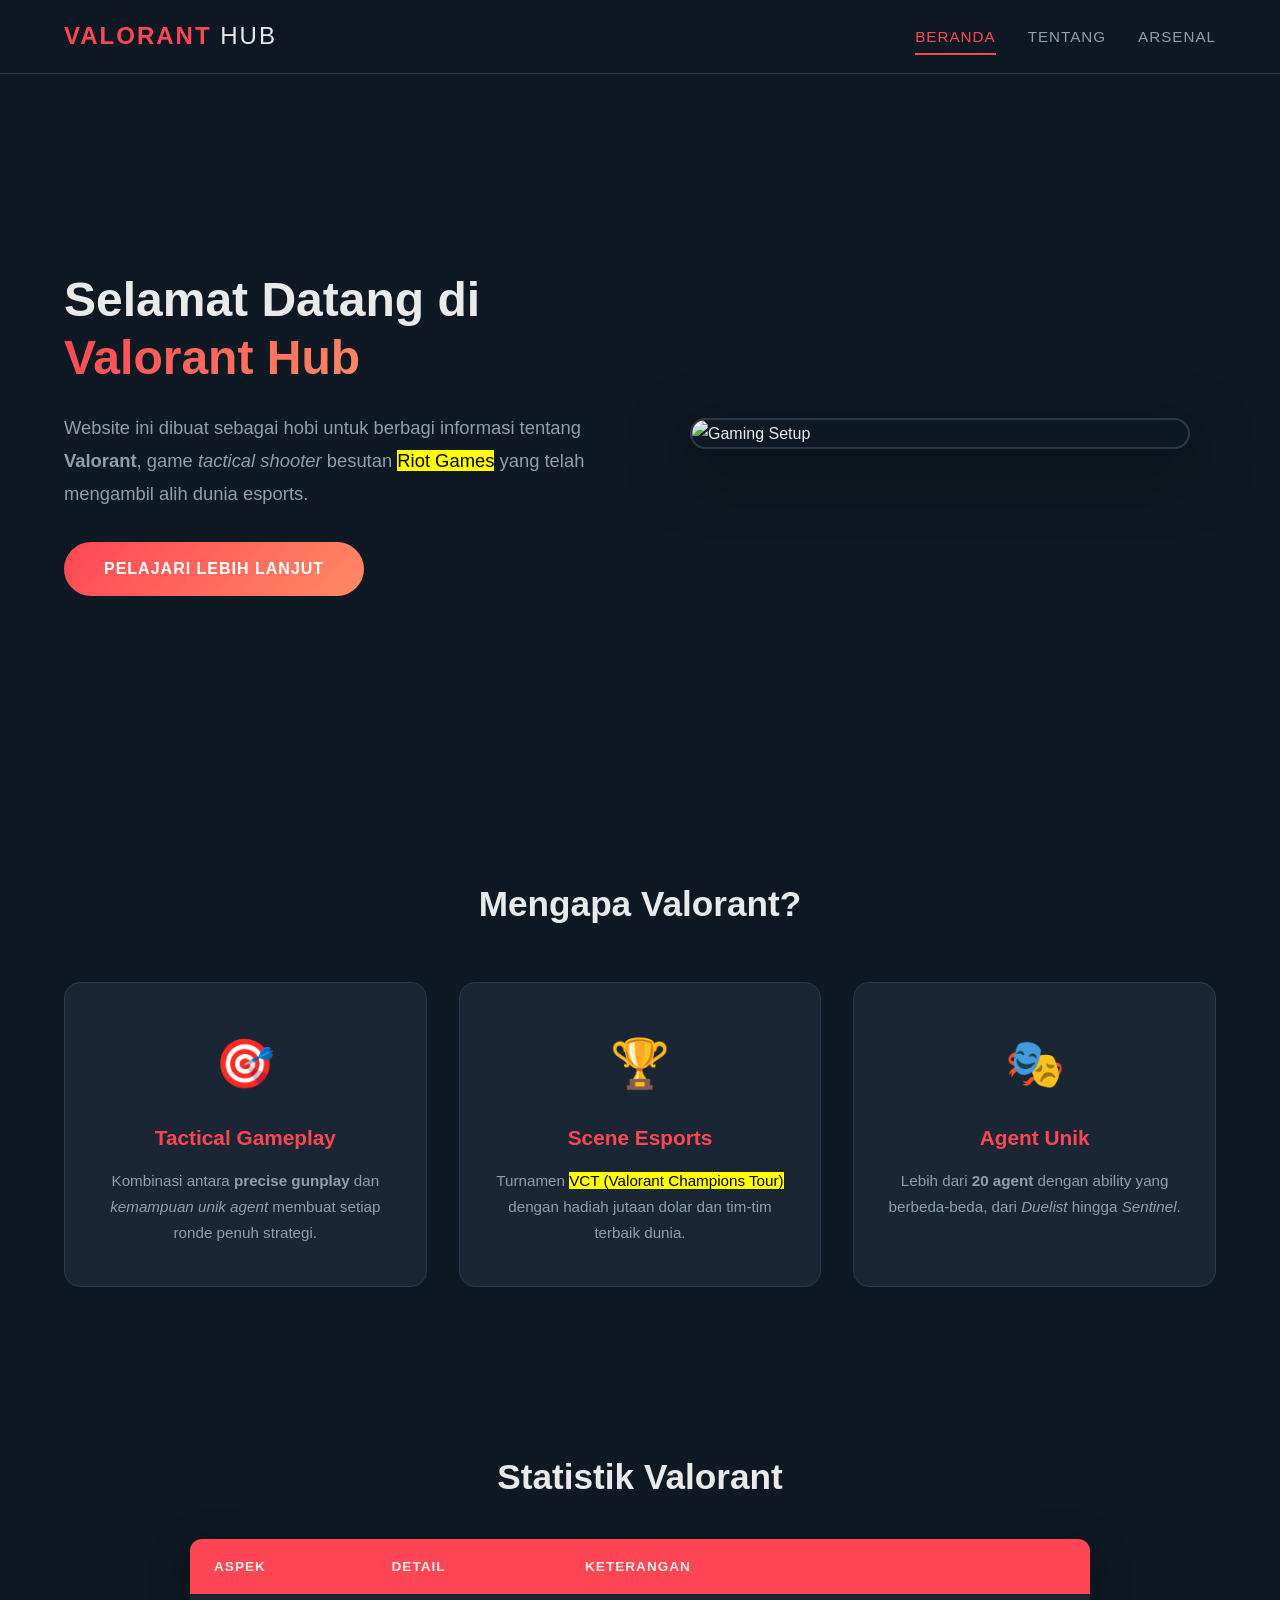
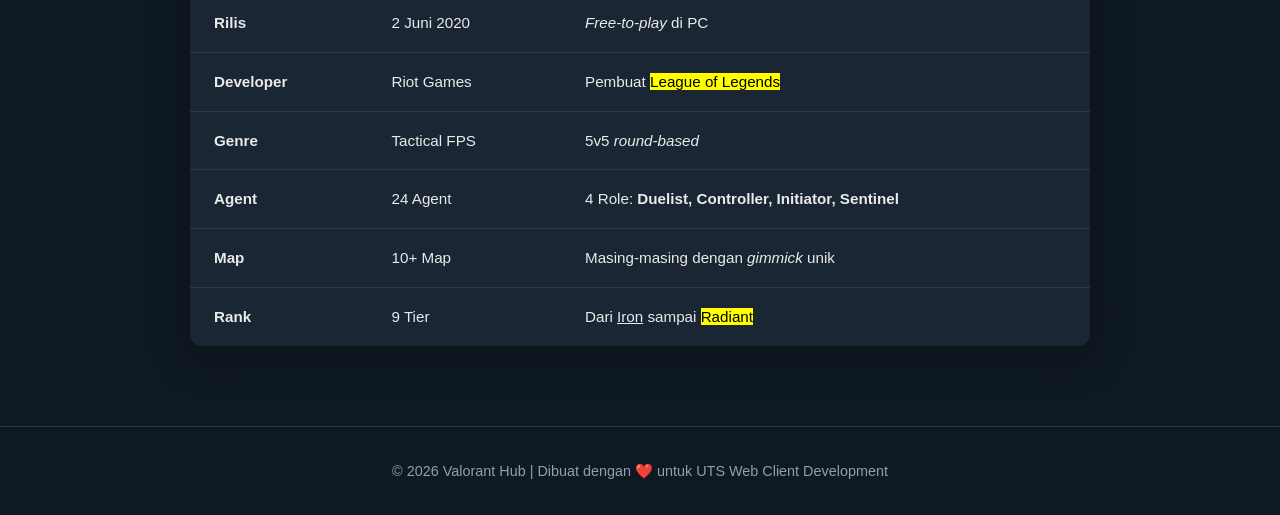
==== index.html @ b9630219 "feat: complete Valorant Hub website for UTS Web Client Development" ====
<!DOCTYPE html>
<html lang="id">
<head>
  <meta charset="UTF-8">
  <meta name="viewport" content="width=device-width, initial-scale=1.0">
  <title>Valorant Hub - Beranda</title>
  <link rel="stylesheet" href="style.css">
</head>
<body>
  <header>
    <nav>
      <div class="logo">VALORANT<span> HUB</span></div>
      <ul class="nav-links">
        <li><a href="index.html" class="active">Beranda</a></li>
        <li><a href="about.html">Tentang</a></li>
        <li><a href="gallery.html">Arsenal</a></li>
      </ul>
      <div class="hamburger" onclick="toggleMenu()">
        <span></span>
        <span></span>
        <span></span>
      </div>
    </nav>
  </header>

  <main>
    <section class="hero">
      <div class="hero-content">
        <h1>Selamat Datang di <span class="highlight">Valorant Hub</span></h1>
        <p>Website ini dibuat sebagai hobi untuk berbagi informasi tentang <strong>Valorant</strong>, game <em>tactical shooter</em> besutan <mark>Riot Games</mark> yang telah mengambil alih dunia esports.</p>
        <a href="about.html" class="btn">Pelajari Lebih Lanjut</a>
      </div>
      <div class="hero-image">
        <img src="https://images.unsplash.com/photo-1542751371-adc38448a05e?w=600&h=400&fit=crop" alt="Gaming Setup" />
      </div>
    </section>

    <section class="features">
      <h2>Mengapa Valorant?</h2>
      <div class="feature-grid">
        <div class="feature-card">
          <div class="feature-icon">🎯</div>
          <h3>Tactical Gameplay</h3>
          <p>Kombinasi antara <strong>precise gunplay</strong> dan <em>kemampuan unik agent</em> membuat setiap ronde penuh strategi.</p>
        </div>
        <div class="feature-card">
          <div class="feature-icon">🏆</div>
          <h3>Scene Esports</h3>
          <p>Turnamen <mark>VCT (Valorant Champions Tour)</mark> dengan hadiah jutaan dolar dan tim-tim terbaik dunia.</p>
        </div>
        <div class="feature-card">
          <div class="feature-icon">🎭</div>
          <h3>Agent Unik</h3>
          <p>Lebih dari <strong>20 agent</strong> dengan ability yang berbeda-beda, dari <em>Duelist</em> hingga <em>Sentinel</em>.</p>
        </div>
      </div>
    </section>

    <section class="stats">
      <h2>Statistik Valorant</h2>
      <table>
        <thead>
          <tr>
            <th>Aspek</th>
            <th>Detail</th>
            <th>Keterangan</th>
          </tr>
        </thead>
        <tbody>
          <tr>
            <td><strong>Rilis</strong></td>
            <td>2 Juni 2020</td>
            <td><em>Free-to-play</em> di PC</td>
          </tr>
          <tr>
            <td><strong>Developer</strong></td>
            <td>Riot Games</td>
            <td>Pembuat <mark>League of Legends</mark></td>
          </tr>
          <tr>
            <td><strong>Genre</strong></td>
            <td>Tactical FPS</td>
            <td>5v5 <em>round-based</em></td>
          </tr>
          <tr>
            <td><strong>Agent</strong></td>
            <td>24 Agent</td>
            <td>4 Role: <strong>Duelist, Controller, Initiator, Sentinel</strong></td>
          </tr>
          <tr>
            <td><strong>Map</strong></td>
            <td>10+ Map</td>
            <td>Masing-masing dengan <em>gimmick</em> unik</td>
          </tr>
          <tr>
            <td><strong>Rank</strong></td>
            <td>9 Tier</td>
            <td>Dari <u>Iron</u> sampai <mark>Radiant</mark></td>
          </tr>
        </tbody>
      </table>
    </section>
  </main>

  <footer>
    <p>&copy; 2026 Valorant Hub | Dibuat dengan ❤️ untuk UTS Web Client Development</p>
  </footer>

  <script>
    function toggleMenu() {
      document.querySelector('.nav-links').classList.toggle('active');
    }
  </script>
</body>
</html>
---- style.css ----
/* ===== RESET & BASE ===== */
* {
  margin: 0;
  padding: 0;
  box-sizing: border-box;
}

:root {
  --primary: #FF4655;
  --primary-dark: #BD3944;
  --bg-dark: #0F1923;
  --bg-card: #1A2634;
  --bg-card-hover: #243447;
  --text: #EAEAEA;
  --text-muted: #8F9FAE;
  --accent: #FF8A65;
  --border: #2A3A4A;
  --gradient: linear-gradient(135deg, #FF4655, #FF8A65);
}

body {
  font-family: 'Segoe UI', Tahoma, Geneva, Verdana, sans-serif;
  background-color: var(--bg-dark);
  color: var(--text);
  line-height: 1.7;
  min-height: 100vh;
}

a {
  text-decoration: none;
  color: inherit;
}

img {
  max-width: 100%;
  height: auto;
  display: block;
}

/* ===== NAVBAR ===== */
nav {
  display: flex;
  justify-content: space-between;
  align-items: center;
  padding: 1rem 5%;
  background: rgba(15, 25, 35, 0.95);
  backdrop-filter: blur(10px);
  position: sticky;
  top: 0;
  z-index: 1000;
  border-bottom: 1px solid var(--border);
}

.logo {
  font-size: 1.5rem;
  font-weight: 800;
  color: var(--primary);
  letter-spacing: 2px;
}

.logo span {
  color: var(--text);
  font-weight: 300;
}

.nav-links {
  display: flex;
  list-style: none;
  gap: 2rem;
}

.nav-links a {
  color: var(--text-muted);
  font-weight: 500;
  font-size: 0.95rem;
  text-transform: uppercase;
  letter-spacing: 1px;
  padding: 0.5rem 0;
  transition: color 0.3s, border-bottom 0.3s;
  border-bottom: 2px solid transparent;
}

.nav-links a:hover,
.nav-links a.active {
  color: var(--primary);
  border-bottom-color: var(--primary);
}

.hamburger {
  display: none;
  flex-direction: column;
  gap: 5px;
  cursor: pointer;
}

.hamburger span {
  width: 25px;
  height: 2px;
  background: var(--text);
  transition: 0.3s;
}

/* ===== HERO ===== */
.hero {
  display: flex;
  align-items: center;
  justify-content: space-between;
  padding: 4rem 5%;
  gap: 3rem;
  min-height: 80vh;
}

.hero-content {
  flex: 1;
  max-width: 600px;
}

.hero-content h1 {
  font-size: 3rem;
  font-weight: 800;
  line-height: 1.2;
  margin-bottom: 1.5rem;
}

.highlight {
  background: var(--gradient);
  -webkit-background-clip: text;
  -webkit-text-fill-color: transparent;
  background-clip: text;
}

.hero-content p {
  font-size: 1.15rem;
  color: var(--text-muted);
  margin-bottom: 2rem;
  line-height: 1.8;
}

.btn {
  display: inline-block;
  padding: 0.85rem 2.5rem;
  background: var(--gradient);
  color: white;
  font-weight: 700;
  font-size: 1rem;
  border-radius: 50px;
  transition: transform 0.3s, box-shadow 0.3s;
  text-transform: uppercase;
  letter-spacing: 1px;
}

.btn:hover {
  transform: translateY(-3px);
  box-shadow: 0 10px 30px rgba(255, 70, 85, 0.4);
}

.hero-image {
  flex: 1;
  display: flex;
  justify-content: center;
}

.hero-image img {
  border-radius: 20px;
  box-shadow: 0 20px 60px rgba(0, 0, 0, 0.5);
  border: 2px solid var(--border);
  max-width: 500px;
  width: 100%;
}

/* ===== FEATURES ===== */
.features {
  padding: 5rem 5%;
  text-align: center;
}

.features h2 {
  font-size: 2.2rem;
  margin-bottom: 3rem;
  font-weight: 700;
}

.feature-grid {
  display: grid;
  grid-template-columns: repeat(auto-fit, minmax(280px, 1fr));
  gap: 2rem;
}

.feature-card {
  background: var(--bg-card);
  padding: 2.5rem 2rem;
  border-radius: 16px;
  border: 1px solid var(--border);
  transition: transform 0.3s, border-color 0.3s;
}

.feature-card:hover {
  transform: translateY(-8px);
  border-color: var(--primary);
}

.feature-icon {
  font-size: 3rem;
  margin-bottom: 1rem;
}

.feature-card h3 {
  font-size: 1.3rem;
  margin-bottom: 0.8rem;
  color: var(--primary);
}

.feature-card p {
  color: var(--text-muted);
  font-size: 0.95rem;
}

/* ===== STATS TABLE ===== */
.stats {
  padding: 5rem 5%;
}

.stats h2 {
  font-size: 2.2rem;
  margin-bottom: 2rem;
  text-align: center;
  font-weight: 700;
}

table {
  width: 100%;
  max-width: 900px;
  margin: 0 auto;
  border-collapse: collapse;
  background: var(--bg-card);
  border-radius: 12px;
  overflow: hidden;
  box-shadow: 0 10px 40px rgba(0, 0, 0, 0.3);
}

thead {
  background: var(--primary);
}

th {
  padding: 1rem 1.5rem;
  text-align: left;
  font-weight: 700;
  text-transform: uppercase;
  font-size: 0.85rem;
  letter-spacing: 1px;
}

td {
  padding: 1rem 1.5rem;
  border-bottom: 1px solid var(--border);
  font-size: 0.95rem;
}

tbody tr:hover {
  background: var(--bg-card-hover);
}

tbody tr:last-child td {
  border-bottom: none;
}

/* ===== PAGE HEADER ===== */
.page-header {
  text-align: center;
  padding: 4rem 5% 2rem;
}

.page-header h1 {
  font-size: 2.8rem;
  font-weight: 800;
  margin-bottom: 0.8rem;
}

.page-header p {
  color: var(--text-muted);
  font-size: 1.1rem;
}

/* ===== ABOUT ===== */
.about-content {
  padding: 2rem 5% 4rem;
}

.about-grid {
  display: grid;
  grid-template-columns: repeat(auto-fit, minmax(300px, 1fr));
  gap: 2rem;
}

.about-card {
  background: var(--bg-card);
  padding: 2rem;
  border-radius: 16px;
  border: 1px solid var(--border);
  transition: border-color 0.3s;
}

.about-card:hover {
  border-color: var(--primary);
}

.about-card h2 {
  font-size: 1.4rem;
  margin-bottom: 1rem;
  color: var(--primary);
}

.about-card p {
  color: var(--text-muted);
  margin-bottom: 0.8rem;
}

.about-card ul, .about-card ol {
  padding-left: 1.5rem;
  color: var(--text-muted);
}

.about-card li {
  margin-bottom: 0.5rem;
}

/* ===== RANK TABLE ===== */
.rank-table {
  padding: 3rem 5% 5rem;
}

.rank-table h2 {
  font-size: 2rem;
  margin-bottom: 2rem;
  text-align: center;
  font-weight: 700;
}

/* ===== WEAPON SHOWCASE ===== */
.weapon-showcase {
  padding: 2rem 5% 4rem;
}

.weapon-showcase h2 {
  font-size: 2rem;
  margin-bottom: 2rem;
  text-align: center;
  font-weight: 700;
}

.weapon-grid {
  display: grid;
  grid-template-columns: repeat(auto-fit, minmax(280px, 1fr));
  gap: 2rem;
}

.weapon-card {
  background: var(--bg-card);
  border-radius: 16px;
  overflow: hidden;
  border: 1px solid var(--border);
  transition: transform 0.3s, border-color 0.3s;
}

.weapon-card:hover {
  transform: translateY(-5px);
  border-color: var(--primary);
}

.weapon-img img {
  width: 100%;
  height: 200px;
  object-fit: cover;
}

.weapon-info {
  padding: 1.5rem;
}

.weapon-info h3 {
  font-size: 1.4rem;
  margin-bottom: 0.5rem;
  color: var(--primary);
}

.weapon-info p {
  color: var(--text-muted);
  font-size: 0.9rem;
  margin-bottom: 1rem;
}

.weapon-stats {
  display: flex;
  gap: 1.5rem;
  font-size: 0.85rem;
  color: var(--text-muted);
}

.weapon-stats strong {
  color: var(--accent);
}

/* ===== WEAPON TABLE ===== */
.weapon-table {
  padding: 2rem 5% 4rem;
}

.weapon-table h2 {
  font-size: 2rem;
  margin-bottom: 2rem;
  text-align: center;
  font-weight: 700;
}

/* ===== TIPS ===== */
.tips-section {
  padding: 2rem 5% 5rem;
}

.tips-section h2 {
  font-size: 2rem;
  margin-bottom: 2rem;
  text-align: center;
  font-weight: 700;
}

.tips-grid {
  display: grid;
  grid-template-columns: repeat(auto-fit, minmax(280px, 1fr));
  gap: 2rem;
  max-width: 1000px;
  margin: 0 auto;
}

.tip-card {
  background: var(--bg-card);
  padding: 2rem;
  border-radius: 16px;
  border: 1px solid var(--border);
  transition: border-color 0.3s;
}

.tip-card:hover {
  border-color: var(--primary);
}

.tip-card h3 {
  font-size: 1.2rem;
  margin-bottom: 0.8rem;
  color: var(--accent);
}

.tip-card p {
  color: var(--text-muted);
  font-size: 0.95rem;
}

/* ===== FOOTER ===== */
footer {
  text-align: center;
  padding: 2rem;
  background: rgba(15, 25, 35, 0.8);
  border-top: 1px solid var(--border);
  color: var(--text-muted);
  font-size: 0.9rem;
}

/* ===== RESPONSIVE ===== */
@media (max-width: 768px) {
  .hamburger {
    display: flex;
  }

  .nav-links {
    display: none;
    position: absolute;
    top: 100%;
    left: 0;
    right: 0;
    background: rgba(15, 25, 35, 0.98);
    flex-direction: column;
    padding: 1.5rem;
    gap: 1rem;
    border-bottom: 1px solid var(--border);
  }

  .nav-links.active {
    display: flex;
  }

  .hero {
    flex-direction: column;
    text-align: center;
    padding: 3rem 5%;
    min-height: auto;
  }

  .hero-content h1 {
    font-size: 2rem;
  }

  .hero-image {
    order: -1;
  }

  .hero-image img {
    max-width: 350px;
  }

  .feature-grid,
  .weapon-grid,
  .about-grid,
  .tips-grid {
    grid-template-columns: 1fr;
  }

  table {
    font-size: 0.85rem;
  }

  th, td {
    padding: 0.7rem 1rem;
  }

  .page-header h1 {
    font-size: 2rem;
  }

  .weapon-stats {
    flex-direction: column;
    gap: 0.5rem;
  }
}

@media (max-width: 480px) {
  .hero-content h1 {
    font-size: 1.6rem;
  }

  .btn {
    padding: 0.7rem 2rem;
    font-size: 0.9rem;
  }

  .feature-card,
  .about-card,
  .tip-card {
    padding: 1.5rem;
  }
}
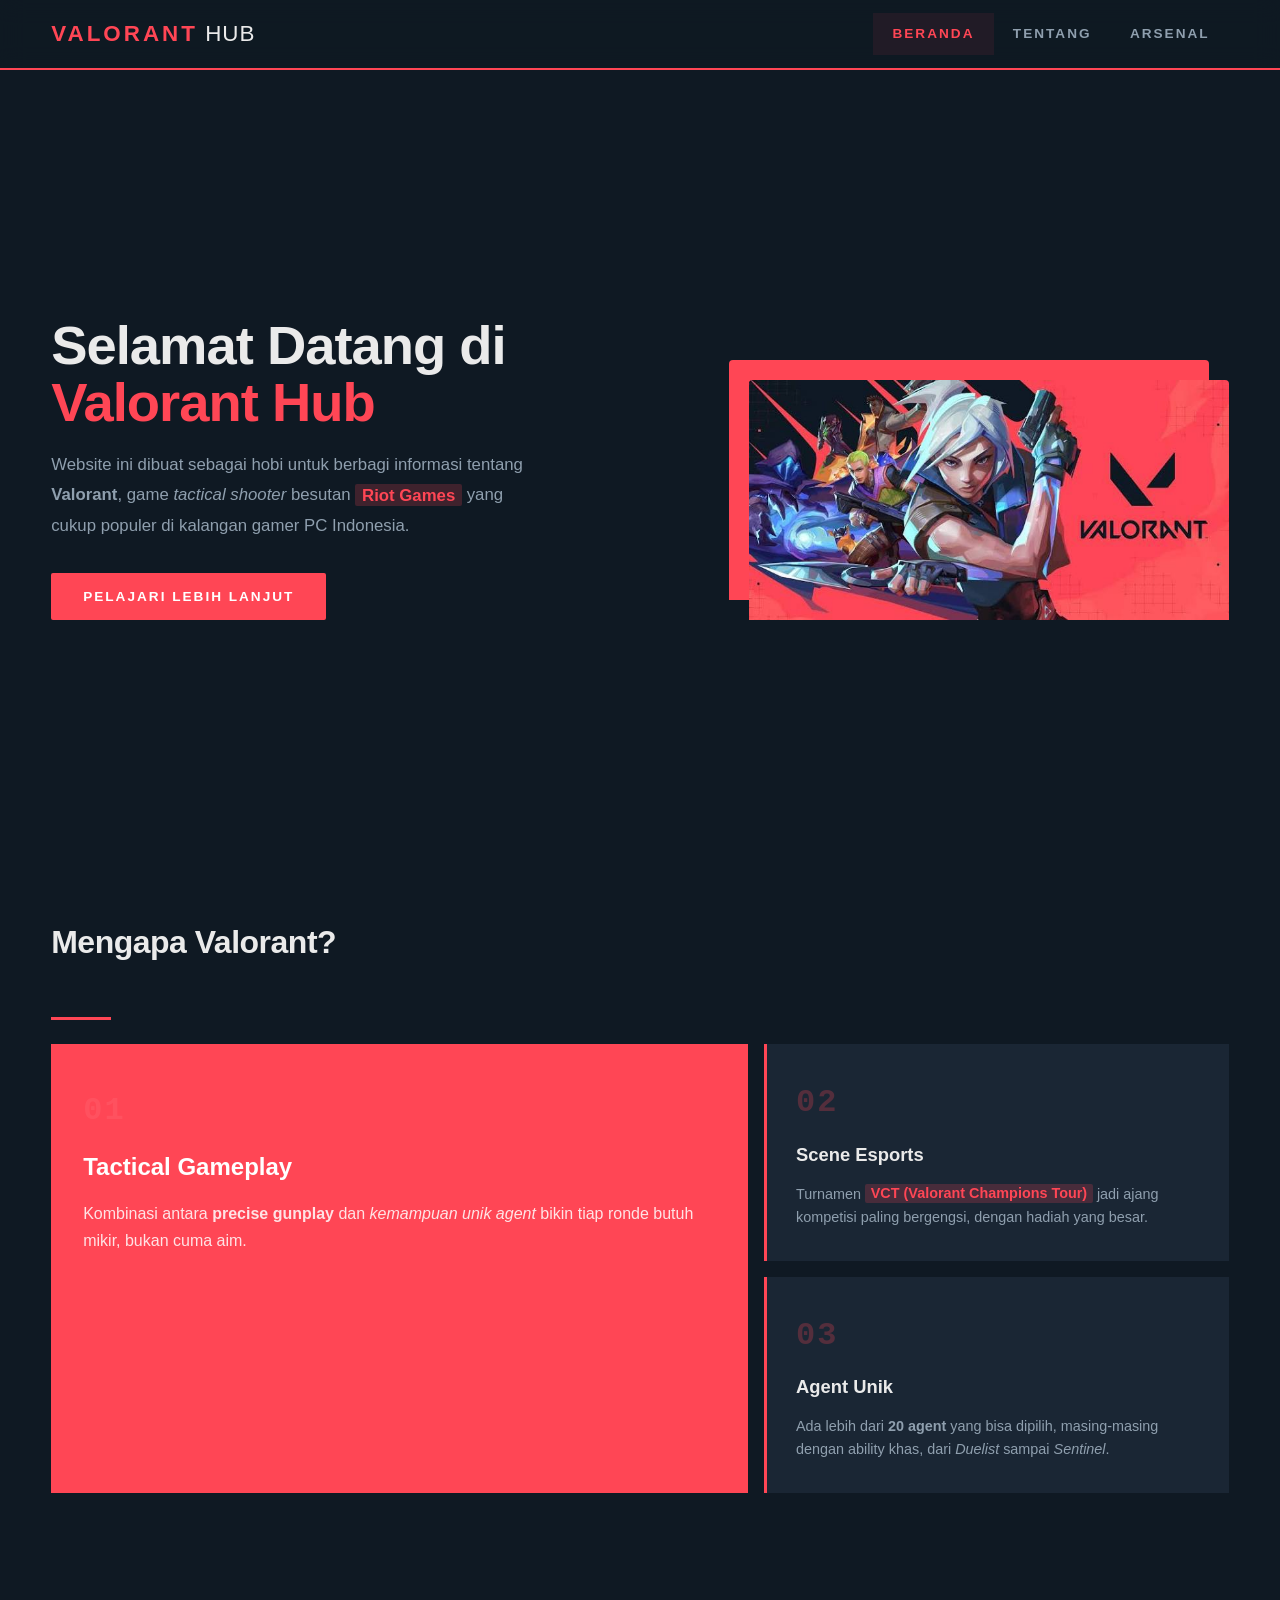
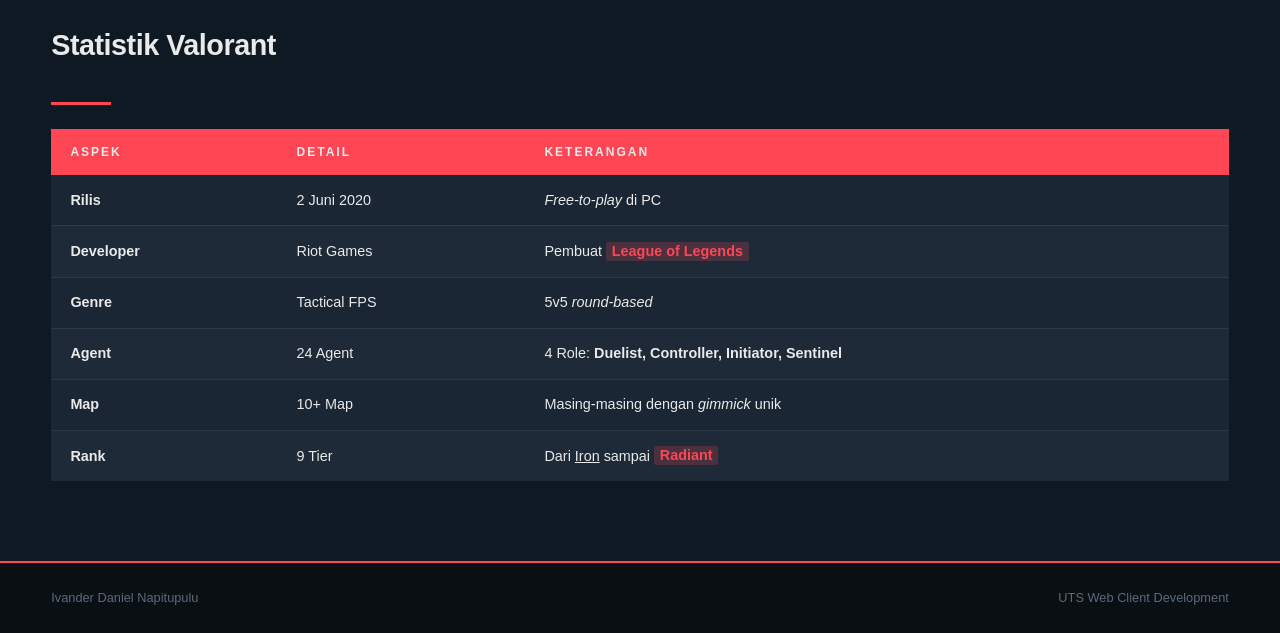
==== commit 709b55d7: "done" ====
--- a/index.html
+++ b/index.html
@@ -27,37 +27,39 @@
     <section class="hero">
       <div class="hero-content">
         <h1>Selamat Datang di <span class="highlight">Valorant Hub</span></h1>
-        <p>Website ini dibuat sebagai hobi untuk berbagi informasi tentang <strong>Valorant</strong>, game <em>tactical shooter</em> besutan <mark>Riot Games</mark> yang telah mengambil alih dunia esports.</p>
+        <p>Website ini dibuat sebagai hobi untuk berbagi informasi tentang <strong>Valorant</strong>, game <em>tactical shooter</em> besutan <mark>Riot Games</mark> yang cukup populer di kalangan gamer PC Indonesia.</p>
         <a href="about.html" class="btn">Pelajari Lebih Lanjut</a>
       </div>
       <div class="hero-image">
-        <img src="https://images.unsplash.com/photo-1542751371-adc38448a05e?w=600&h=400&fit=crop" alt="Gaming Setup" />
+        <img src="valorant.png" alt="Gaming Setup" />
       </div>
     </section>
 
     <section class="features">
       <h2>Mengapa Valorant?</h2>
+      <div class="section-divider"></div>
       <div class="feature-grid">
         <div class="feature-card">
-          <div class="feature-icon">🎯</div>
+          <div class="feature-icon">01</div>
           <h3>Tactical Gameplay</h3>
-          <p>Kombinasi antara <strong>precise gunplay</strong> dan <em>kemampuan unik agent</em> membuat setiap ronde penuh strategi.</p>
+          <p>Kombinasi antara <strong>precise gunplay</strong> dan <em>kemampuan unik agent</em> bikin tiap ronde butuh mikir, bukan cuma aim.</p>
         </div>
         <div class="feature-card">
-          <div class="feature-icon">🏆</div>
+          <div class="feature-icon">02</div>
           <h3>Scene Esports</h3>
-          <p>Turnamen <mark>VCT (Valorant Champions Tour)</mark> dengan hadiah jutaan dolar dan tim-tim terbaik dunia.</p>
+          <p>Turnamen <mark>VCT (Valorant Champions Tour)</mark> jadi ajang kompetisi paling bergengsi, dengan hadiah yang besar.</p>
         </div>
         <div class="feature-card">
-          <div class="feature-icon">🎭</div>
+          <div class="feature-icon">03</div>
           <h3>Agent Unik</h3>
-          <p>Lebih dari <strong>20 agent</strong> dengan ability yang berbeda-beda, dari <em>Duelist</em> hingga <em>Sentinel</em>.</p>
+          <p>Ada lebih dari <strong>20 agent</strong> yang bisa dipilih, masing-masing dengan ability khas, dari <em>Duelist</em> sampai <em>Sentinel</em>.</p>
         </div>
       </div>
     </section>
 
     <section class="stats">
       <h2>Statistik Valorant</h2>
+      <div class="section-divider"></div>
       <table>
         <thead>
           <tr>
@@ -103,7 +105,8 @@
   </main>
 
   <footer>
-    <p>&copy; 2026 Valorant Hub | Dibuat dengan ❤️ untuk UTS Web Client Development</p>
+    <p>Ivander Daniel Napitupulu</p>
+    <p>UTS Web Client Development</p>
   </footer>
 
   <script>
--- a/style.css
+++ b/style.css
@@ -1,4 +1,4 @@
-/* ===== RESET & BASE ===== */
+/*  RESET & BASE  */
 * {
   margin: 0;
   padding: 0;
@@ -10,12 +10,13 @@
   --primary-dark: #BD3944;
   --bg-dark: #0F1923;
   --bg-card: #1A2634;
+  --bg-card-alt: #141E2A;
   --bg-card-hover: #243447;
   --text: #EAEAEA;
   --text-muted: #8F9FAE;
+  --text-dim: #5A6A7A;
   --accent: #FF8A65;
   --border: #2A3A4A;
-  --gradient: linear-gradient(135deg, #FF4655, #FF8A65);
 }
 
 body {
@@ -24,6 +25,7 @@
   color: var(--text);
   line-height: 1.7;
   min-height: 100vh;
+  overflow-x: hidden;
 }
 
 a {
@@ -37,53 +39,70 @@
   display: block;
 }
 
-/* ===== NAVBAR ===== */
+mark {
+  background: rgba(255, 70, 85, 0.2);
+  color: var(--primary);
+  padding: 0.1em 0.4em;
+  border-radius: 2px;
+  font-weight: 600;
+}
+
+/*  NAVBAR  */
 nav {
   display: flex;
   justify-content: space-between;
   align-items: center;
-  padding: 1rem 5%;
-  background: rgba(15, 25, 35, 0.95);
-  backdrop-filter: blur(10px);
+  padding: 0.8rem 4%;
+  background: rgba(15, 25, 35, 0.92);
+  backdrop-filter: blur(12px);
   position: sticky;
   top: 0;
   z-index: 1000;
-  border-bottom: 1px solid var(--border);
+  border-bottom: 2px solid var(--primary);
 }
 
 .logo {
-  font-size: 1.5rem;
-  font-weight: 800;
+  font-size: 1.4rem;
+  font-weight: 900;
   color: var(--primary);
-  letter-spacing: 2px;
+  letter-spacing: 3px;
+  text-transform: uppercase;
 }
 
 .logo span {
   color: var(--text);
   font-weight: 300;
+  letter-spacing: 1px;
 }
 
 .nav-links {
   display: flex;
   list-style: none;
-  gap: 2rem;
+  gap: 0;
+}
+
+.nav-links li {
+  position: relative;
 }
 
 .nav-links a {
   color: var(--text-muted);
-  font-weight: 500;
-  font-size: 0.95rem;
+  font-weight: 600;
+  font-size: 0.85rem;
   text-transform: uppercase;
-  letter-spacing: 1px;
-  padding: 0.5rem 0;
-  transition: color 0.3s, border-bottom 0.3s;
-  border-bottom: 2px solid transparent;
-}
-
-.nav-links a:hover,
+  letter-spacing: 2px;
+  padding: 0.6rem 1.2rem;
+  transition: color 0.2s;
+  display: block;
+}
+
+.nav-links a:hover {
+  color: var(--text);
+}
+
 .nav-links a.active {
   color: var(--primary);
-  border-bottom-color: var(--primary);
+  background: rgba(255, 70, 85, 0.08);
 }
 
 .hamburger {
@@ -91,151 +110,204 @@
   flex-direction: column;
   gap: 5px;
   cursor: pointer;
+  padding: 4px;
 }
 
 .hamburger span {
-  width: 25px;
+  width: 22px;
   height: 2px;
   background: var(--text);
   transition: 0.3s;
 }
 
-/* ===== HERO ===== */
+/* HERO  */
 .hero {
-  display: flex;
+  display: grid;
+  grid-template-columns: 1fr 1fr;
   align-items: center;
-  justify-content: space-between;
-  padding: 4rem 5%;
-  gap: 3rem;
-  min-height: 80vh;
+  padding: 6rem 4% 0;
+  gap: 2rem;
+  min-height: 85vh;
+  position: relative;
+}
+
+.hero::after {
+  content: '';
+  position: absolute;
+  bottom: 0;
+  left: 0;
+  right: 0;
+  height: 120px;
+  background: linear-gradient(to top, var(--bg-dark), transparent);
+  pointer-events: none;
 }
 
 .hero-content {
-  flex: 1;
-  max-width: 600px;
+  padding-bottom: 4rem;
+  position: relative;
+  z-index: 1;
 }
 
 .hero-content h1 {
-  font-size: 3rem;
-  font-weight: 800;
-  line-height: 1.2;
-  margin-bottom: 1.5rem;
-}
-
-.highlight {
-  background: var(--gradient);
-  -webkit-background-clip: text;
-  -webkit-text-fill-color: transparent;
-  background-clip: text;
+  font-size: 3.4rem;
+  font-weight: 900;
+  line-height: 1.05;
+  margin-bottom: 1.2rem;
+  letter-spacing: -1px;
+}
+
+.hero-content h1 .highlight {
+  display: inline-block;
+  color: var(--primary);
 }
 
 .hero-content p {
-  font-size: 1.15rem;
+  font-size: 1.05rem;
   color: var(--text-muted);
   margin-bottom: 2rem;
   line-height: 1.8;
+  max-width: 480px;
 }
 
 .btn {
   display: inline-block;
-  padding: 0.85rem 2.5rem;
-  background: var(--gradient);
+  padding: 0.75rem 2rem;
+  background: var(--primary);
   color: white;
   font-weight: 700;
-  font-size: 1rem;
-  border-radius: 50px;
-  transition: transform 0.3s, box-shadow 0.3s;
+  font-size: 0.85rem;
+  border-radius: 2px;
+  transition: background 0.2s, transform 0.2s;
   text-transform: uppercase;
-  letter-spacing: 1px;
+  letter-spacing: 2px;
 }
 
 .btn:hover {
-  transform: translateY(-3px);
-  box-shadow: 0 10px 30px rgba(255, 70, 85, 0.4);
+  background: var(--primary-dark);
+  transform: translateY(-2px);
 }
 
 .hero-image {
-  flex: 1;
   display: flex;
-  justify-content: center;
+  align-items: flex-end;
+  justify-content: flex-end;
 }
 
 .hero-image img {
-  border-radius: 20px;
-  box-shadow: 0 20px 60px rgba(0, 0, 0, 0.5);
-  border: 2px solid var(--border);
-  max-width: 500px;
+  border-radius: 4px 4px 0 0;
+  box-shadow: -20px -20px 0 var(--primary);
+  max-width: 480px;
   width: 100%;
-}
-
-/* ===== FEATURES ===== */
+  position: relative;
+  z-index: 1;
+}
+
+/* SECTION DIVIDER  */
+.section-divider {
+  width: 60px;
+  height: 3px;
+  background: var(--primary);
+  margin: 0 0 1.5rem 0;
+}
+
+.section-divider--center {
+  margin: 0 auto 1.5rem auto;
+}
+
+/* FEATURES SECTION */
 .features {
-  padding: 5rem 5%;
-  text-align: center;
+  padding: 5rem 4% 4rem;
+  position: relative;
 }
 
 .features h2 {
-  font-size: 2.2rem;
+  font-size: 2rem;
+  font-weight: 800;
   margin-bottom: 3rem;
-  font-weight: 700;
+  letter-spacing: -0.5px;
 }
 
 .feature-grid {
   display: grid;
-  grid-template-columns: repeat(auto-fit, minmax(280px, 1fr));
-  gap: 2rem;
+  grid-template-columns: 1.2fr 0.8fr;
+  gap: 1rem;
 }
 
 .feature-card {
   background: var(--bg-card);
+  padding: 2rem 1.8rem;
+  border-left: 3px solid var(--primary);
+  transition: background 0.2s;
+  display: flex;
+  flex-direction: column;
+  gap: 0.5rem;
+}
+
+.feature-card:hover {
+  background: var(--bg-card-hover);
+}
+
+.feature-card:first-child {
+  grid-row: span 2;
   padding: 2.5rem 2rem;
-  border-radius: 16px;
-  border: 1px solid var(--border);
-  transition: transform 0.3s, border-color 0.3s;
-}
-
-.feature-card:hover {
-  transform: translateY(-8px);
-  border-color: var(--primary);
+  background: var(--primary);
+  border-left: none;
+}
+
+.feature-card:first-child h3 {
+  color: white;
+  font-size: 1.5rem;
+}
+
+.feature-card:first-child p {
+  color: rgba(255,255,255,0.85);
+  font-size: 1rem;
+  line-height: 1.7;
+}
+
+.feature-card:first-child .feature-icon {
+  color: rgba(255,255,255,0.25);
 }
 
 .feature-icon {
-  font-size: 3rem;
-  margin-bottom: 1rem;
+  font-size: 2rem;
+  font-weight: 900;
+  color: var(--primary);
+  opacity: 0.25;
+  font-family: 'Courier New', monospace;
+  letter-spacing: 2px;
 }
 
 .feature-card h3 {
-  font-size: 1.3rem;
-  margin-bottom: 0.8rem;
-  color: var(--primary);
+  font-size: 1.15rem;
+  font-weight: 700;
+  color: var(--text);
+  margin-bottom: 0.3rem;
 }
 
 .feature-card p {
   color: var(--text-muted);
-  font-size: 0.95rem;
-}
-
-/* ===== STATS TABLE ===== */
+  font-size: 0.9rem;
+  line-height: 1.6;
+}
+
+/*  STATS TABLE  */
 .stats {
-  padding: 5rem 5%;
+  padding: 4rem 4% 5rem;
 }
 
 .stats h2 {
-  font-size: 2.2rem;
+  font-size: 1.8rem;
+  font-weight: 800;
   margin-bottom: 2rem;
-  text-align: center;
-  font-weight: 700;
+  letter-spacing: -0.5px;
 }
 
 table {
   width: 100%;
-  max-width: 900px;
-  margin: 0 auto;
+  max-width: 100%;
   border-collapse: collapse;
   background: var(--bg-card);
-  border-radius: 12px;
-  overflow: hidden;
-  box-shadow: 0 10px 40px rgba(0, 0, 0, 0.3);
 }
 
 thead {
@@ -243,18 +315,22 @@
 }
 
 th {
-  padding: 1rem 1.5rem;
+  padding: 0.8rem 1.2rem;
   text-align: left;
   font-weight: 700;
   text-transform: uppercase;
-  font-size: 0.85rem;
-  letter-spacing: 1px;
+  font-size: 0.75rem;
+  letter-spacing: 2px;
 }
 
 td {
-  padding: 1rem 1.5rem;
+  padding: 0.8rem 1.2rem;
   border-bottom: 1px solid var(--border);
-  font-size: 0.95rem;
+  font-size: 0.9rem;
+}
+
+tbody tr:nth-child(even) {
+  background: rgba(255,255,255,0.02);
 }
 
 tbody tr:hover {
@@ -265,208 +341,275 @@
   border-bottom: none;
 }
 
-/* ===== PAGE HEADER ===== */
+/*  PAGE HEADER  */
 .page-header {
-  text-align: center;
-  padding: 4rem 5% 2rem;
+  padding: 3rem 4% 1.5rem;
+  border-bottom: 1px solid var(--border);
+  margin-bottom: 2rem;
 }
 
 .page-header h1 {
-  font-size: 2.8rem;
-  font-weight: 800;
+  font-size: 2.4rem;
+  font-weight: 900;
+  margin-bottom: 0.5rem;
+  letter-spacing: -1px;
+}
+
+.page-header .section-divider {
   margin-bottom: 0.8rem;
 }
 
 .page-header p {
   color: var(--text-muted);
-  font-size: 1.1rem;
-}
-
-/* ===== ABOUT ===== */
+  font-size: 1rem;
+}
+
+/*  ABOUT  */
 .about-content {
-  padding: 2rem 5% 4rem;
+  padding: 0 4% 4rem;
 }
 
 .about-grid {
   display: grid;
-  grid-template-columns: repeat(auto-fit, minmax(300px, 1fr));
-  gap: 2rem;
+  grid-template-columns: 1fr 1fr;
+  gap: 1rem;
 }
 
 .about-card {
   background: var(--bg-card);
-  padding: 2rem;
-  border-radius: 16px;
-  border: 1px solid var(--border);
-  transition: border-color 0.3s;
+  padding: 1.8rem;
+  border-top: 3px solid var(--border);
+  transition: border-color 0.2s;
 }
 
 .about-card:hover {
-  border-color: var(--primary);
+  border-top-color: var(--primary);
+}
+
+.about-card:first-child {
+  grid-column: span 2;
+  background: var(--bg-card-alt);
+  border-top: 3px solid var(--primary);
+  padding: 2rem 2.5rem;
 }
 
 .about-card h2 {
+  font-size: 1.2rem;
+  font-weight: 800;
+  margin-bottom: 0.8rem;
+  color: var(--text);
+  text-transform: uppercase;
+  letter-spacing: 1px;
+}
+
+.about-card:first-child h2 {
   font-size: 1.4rem;
-  margin-bottom: 1rem;
   color: var(--primary);
 }
 
 .about-card p {
   color: var(--text-muted);
-  margin-bottom: 0.8rem;
+  margin-bottom: 0.6rem;
+  font-size: 0.9rem;
 }
 
 .about-card ul, .about-card ol {
-  padding-left: 1.5rem;
+  padding-left: 1.2rem;
   color: var(--text-muted);
+  font-size: 0.9rem;
 }
 
 .about-card li {
+  margin-bottom: 0.4rem;
+  line-height: 1.6;
+}
+
+/*  RANK TABLE  */
+.rank-table {
+  padding: 3rem 4% 5rem;
+}
+
+.rank-table h2 {
+  font-size: 1.8rem;
+  font-weight: 800;
   margin-bottom: 0.5rem;
-}
-
-/* ===== RANK TABLE ===== */
-.rank-table {
-  padding: 3rem 5% 5rem;
-}
-
-.rank-table h2 {
-  font-size: 2rem;
-  margin-bottom: 2rem;
-  text-align: center;
-  font-weight: 700;
-}
-
-/* ===== WEAPON SHOWCASE ===== */
+  letter-spacing: -0.5px;
+}
+
+/*  WEAPON SHOWCASE  */
 .weapon-showcase {
-  padding: 2rem 5% 4rem;
+  padding: 2rem 4% 3rem;
 }
 
 .weapon-showcase h2 {
-  font-size: 2rem;
-  margin-bottom: 2rem;
-  text-align: center;
-  font-weight: 700;
+  font-size: 1.8rem;
+  font-weight: 800;
+  margin-bottom: 0.5rem;
+  letter-spacing: -0.5px;
 }
 
 .weapon-grid {
   display: grid;
-  grid-template-columns: repeat(auto-fit, minmax(280px, 1fr));
-  gap: 2rem;
+  grid-template-columns: repeat(2, 1fr);
+  gap: 1rem;
 }
 
 .weapon-card {
   background: var(--bg-card);
-  border-radius: 16px;
   overflow: hidden;
-  border: 1px solid var(--border);
-  transition: transform 0.3s, border-color 0.3s;
+  display: flex;
+  flex-direction: column;
+  transition: transform 0.2s;
 }
 
 .weapon-card:hover {
-  transform: translateY(-5px);
-  border-color: var(--primary);
+  transform: translateY(-3px);
+}
+
+.weapon-card:first-child {
+  grid-column: span 2;
+  flex-direction: row;
+}
+
+.weapon-card:first-child .weapon-img img {
+  height: 100%;
+  width: 300px;
+  min-height: 220px;
+}
+
+.weapon-card:first-child .weapon-info {
+  flex: 1;
+  display: flex;
+  flex-direction: column;
+  justify-content: center;
+  padding: 2rem;
 }
 
 .weapon-img img {
   width: 100%;
-  height: 200px;
+  height: 180px;
   object-fit: cover;
+  display: block;
 }
 
 .weapon-info {
-  padding: 1.5rem;
+  padding: 1.2rem 1.5rem;
+  flex: 1;
 }
 
 .weapon-info h3 {
-  font-size: 1.4rem;
-  margin-bottom: 0.5rem;
-  color: var(--primary);
+  font-size: 1.2rem;
+  font-weight: 800;
+  margin-bottom: 0.4rem;
+  color: var(--text);
+  text-transform: uppercase;
+  letter-spacing: 1px;
 }
 
 .weapon-info p {
   color: var(--text-muted);
-  font-size: 0.9rem;
-  margin-bottom: 1rem;
+  font-size: 0.85rem;
+  margin-bottom: 0.8rem;
+  line-height: 1.6;
 }
 
 .weapon-stats {
   display: flex;
   gap: 1.5rem;
-  font-size: 0.85rem;
-  color: var(--text-muted);
+  font-size: 0.8rem;
+  color: var(--text-dim);
+  border-top: 1px solid var(--border);
+  padding-top: 0.6rem;
 }
 
 .weapon-stats strong {
   color: var(--accent);
-}
-
-/* ===== WEAPON TABLE ===== */
+  font-weight: 700;
+}
+
+/*  WEAPON TABLE  */
 .weapon-table {
-  padding: 2rem 5% 4rem;
+  padding: 3rem 4% 4rem;
 }
 
 .weapon-table h2 {
-  font-size: 2rem;
-  margin-bottom: 2rem;
-  text-align: center;
-  font-weight: 700;
-}
-
-/* ===== TIPS ===== */
+  font-size: 1.8rem;
+  font-weight: 800;
+  margin-bottom: 0.5rem;
+  letter-spacing: -0.5px;
+}
+
+/*  TIPS  */
 .tips-section {
-  padding: 2rem 5% 5rem;
+  padding: 3rem 4% 5rem;
 }
 
 .tips-section h2 {
-  font-size: 2rem;
-  margin-bottom: 2rem;
-  text-align: center;
-  font-weight: 700;
+  font-size: 1.8rem;
+  font-weight: 800;
+  margin-bottom: 0.5rem;
+  letter-spacing: -0.5px;
 }
 
 .tips-grid {
   display: grid;
-  grid-template-columns: repeat(auto-fit, minmax(280px, 1fr));
-  gap: 2rem;
-  max-width: 1000px;
-  margin: 0 auto;
+  grid-template-columns: repeat(3, 1fr);
+  gap: 1rem;
 }
 
 .tip-card {
+  background: var(--bg-card-alt);
+  padding: 1.5rem;
+  border-top: 4px solid var(--border);
+  transition: border-color 0.2s;
+}
+
+.tip-card:hover {
+  border-top-color: var(--primary);
+}
+
+.tip-card:nth-child(2) {
+  border-top-color: var(--accent);
   background: var(--bg-card);
-  padding: 2rem;
-  border-radius: 16px;
-  border: 1px solid var(--border);
-  transition: border-color 0.3s;
-}
-
-.tip-card:hover {
-  border-color: var(--primary);
+  padding: 2rem 1.5rem;
 }
 
 .tip-card h3 {
-  font-size: 1.2rem;
-  margin-bottom: 0.8rem;
+  font-size: 1rem;
+  font-weight: 800;
+  margin-bottom: 0.6rem;
+  color: var(--text);
+  text-transform: uppercase;
+  letter-spacing: 0.5px;
+}
+
+.tip-card:nth-child(2) h3 {
   color: var(--accent);
 }
 
 .tip-card p {
   color: var(--text-muted);
-  font-size: 0.95rem;
-}
-
-/* ===== FOOTER ===== */
+  font-size: 0.85rem;
+  line-height: 1.6;
+}
+
+/*  FOOTER  */
 footer {
-  text-align: center;
-  padding: 2rem;
-  background: rgba(15, 25, 35, 0.8);
-  border-top: 1px solid var(--border);
-  color: var(--text-muted);
-  font-size: 0.9rem;
-}
-
-/* ===== RESPONSIVE ===== */
+  display: flex;
+  justify-content: space-between;
+  align-items: center;
+  padding: 1.5rem 4%;
+  background: #0A0F14;
+  border-top: 2px solid var(--primary);
+  color: var(--text-dim);
+  font-size: 0.8rem;
+}
+
+footer p {
+  margin: 0;
+}
+
+/*  RESPONSIVE  */
 @media (max-width: 768px) {
   .hamburger {
     display: flex;
@@ -480,9 +623,8 @@
     right: 0;
     background: rgba(15, 25, 35, 0.98);
     flex-direction: column;
-    padding: 1.5rem;
-    gap: 1rem;
-    border-bottom: 1px solid var(--border);
+    padding: 1rem 4%;
+    border-bottom: 2px solid var(--primary);
   }
 
   .nav-links.active {
@@ -490,62 +632,108 @@
   }
 
   .hero {
+    grid-template-columns: 1fr;
+    min-height: auto;
+    padding: 2rem 4% 0;
+  }
+
+  .hero-content {
+    padding-bottom: 2rem;
+  }
+
+  .hero-content h1 {
+    font-size: 2.2rem;
+  }
+
+  .hero-image {
+    justify-content: center;
+  }
+
+  .hero-image img {
+    max-width: 320px;
+    box-shadow: -10px -10px 0 var(--primary);
+  }
+
+  .feature-grid {
+    grid-template-columns: 1fr;
+  }
+
+  .feature-card:first-child {
+    grid-row: span 1;
+  }
+
+  .about-grid {
+    grid-template-columns: 1fr;
+  }
+
+  .about-card:first-child {
+    grid-column: span 1;
+  }
+
+  .weapon-grid {
+    grid-template-columns: 1fr;
+  }
+
+  .weapon-card:first-child {
+    grid-column: span 1;
     flex-direction: column;
-    text-align: center;
-    padding: 3rem 5%;
+  }
+
+  .weapon-card:first-child .weapon-img img {
+    width: 100%;
+    height: 200px;
     min-height: auto;
   }
 
-  .hero-content h1 {
-    font-size: 2rem;
-  }
-
-  .hero-image {
-    order: -1;
-  }
-
-  .hero-image img {
-    max-width: 350px;
-  }
-
-  .feature-grid,
-  .weapon-grid,
-  .about-grid,
   .tips-grid {
     grid-template-columns: 1fr;
   }
 
+  .tip-card:nth-child(2) {
+    padding: 1.5rem;
+  }
+
   table {
-    font-size: 0.85rem;
+    font-size: 0.8rem;
   }
 
   th, td {
-    padding: 0.7rem 1rem;
+    padding: 0.6rem 0.8rem;
   }
 
   .page-header h1 {
-    font-size: 2rem;
+    font-size: 1.8rem;
   }
 
   .weapon-stats {
     flex-direction: column;
+    gap: 0.3rem;
+  }
+
+  footer {
+    flex-direction: column;
     gap: 0.5rem;
+    text-align: center;
   }
 }
 
 @media (max-width: 480px) {
   .hero-content h1 {
-    font-size: 1.6rem;
+    font-size: 1.8rem;
   }
 
   .btn {
-    padding: 0.7rem 2rem;
-    font-size: 0.9rem;
+    padding: 0.6rem 1.5rem;
+    font-size: 0.8rem;
   }
 
   .feature-card,
   .about-card,
   .tip-card {
+    padding: 1.2rem;
+  }
+
+  .feature-card:first-child {
     padding: 1.5rem;
   }
 }
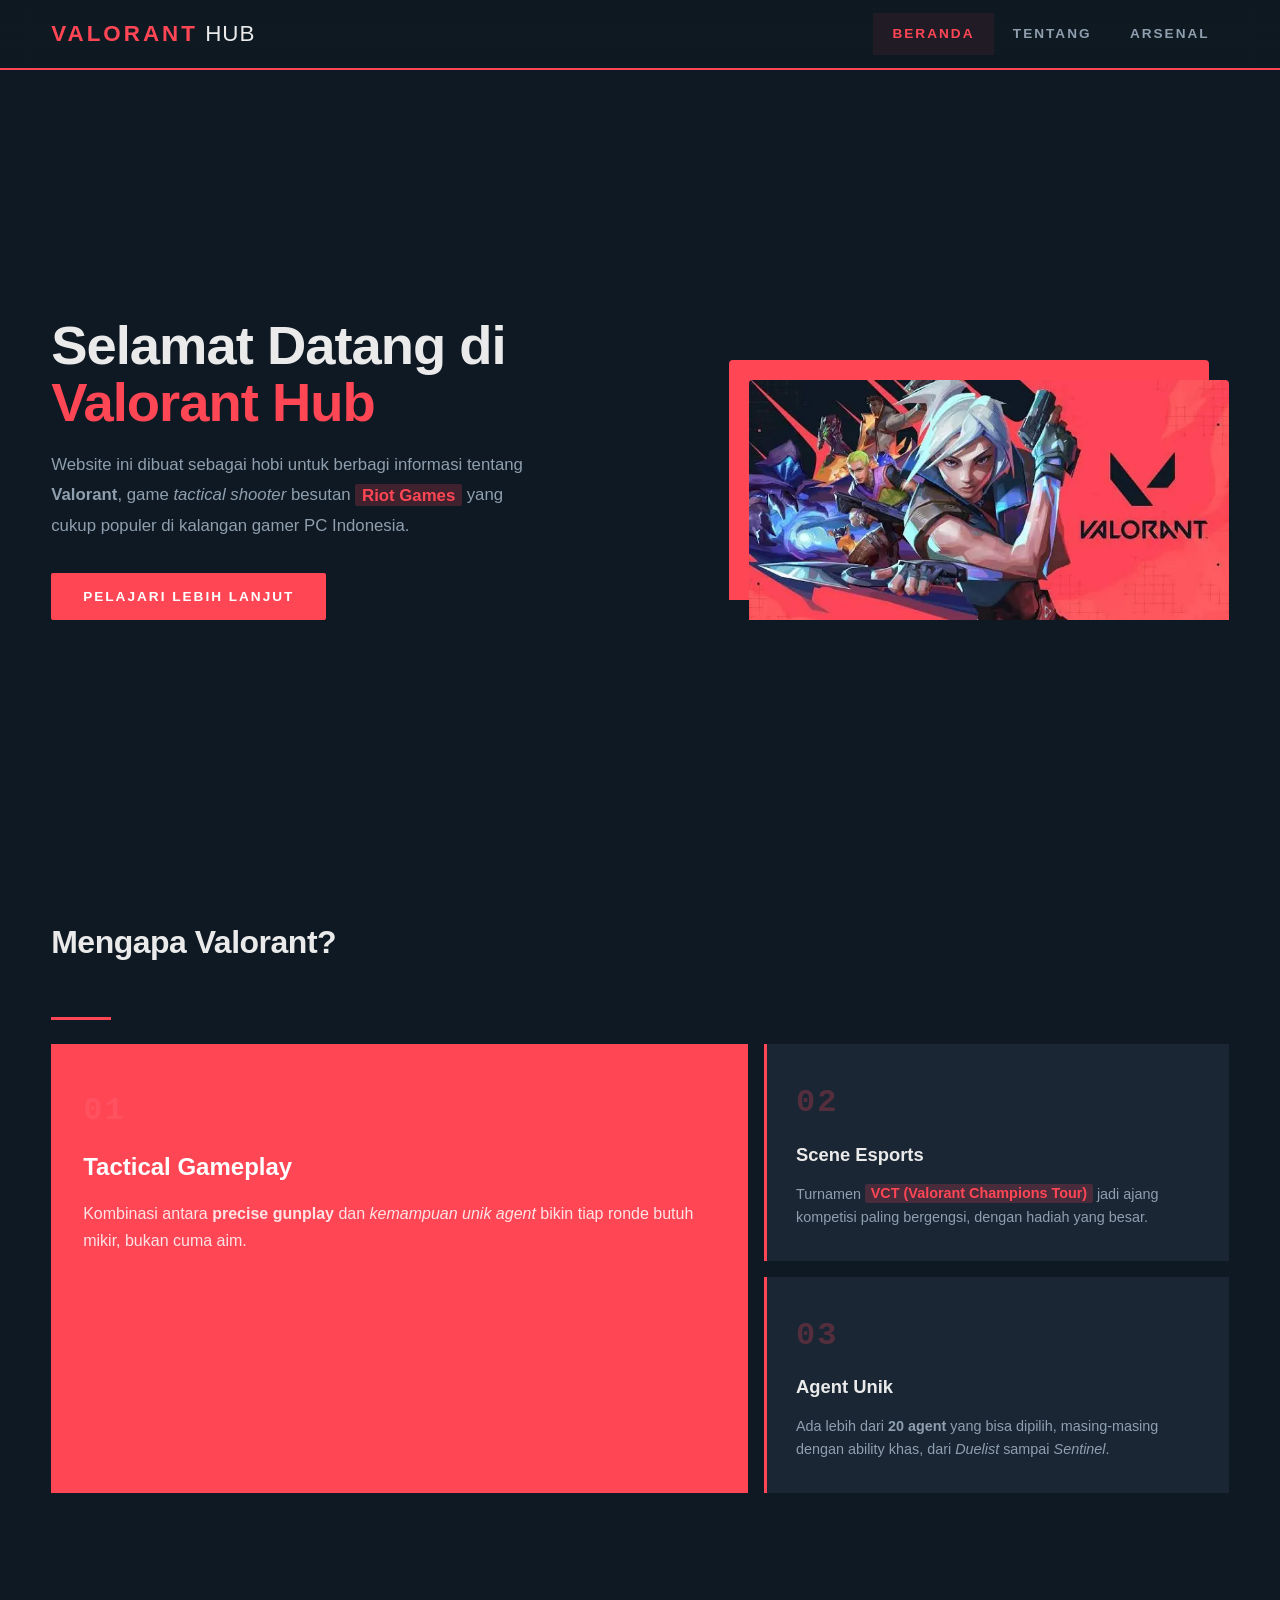
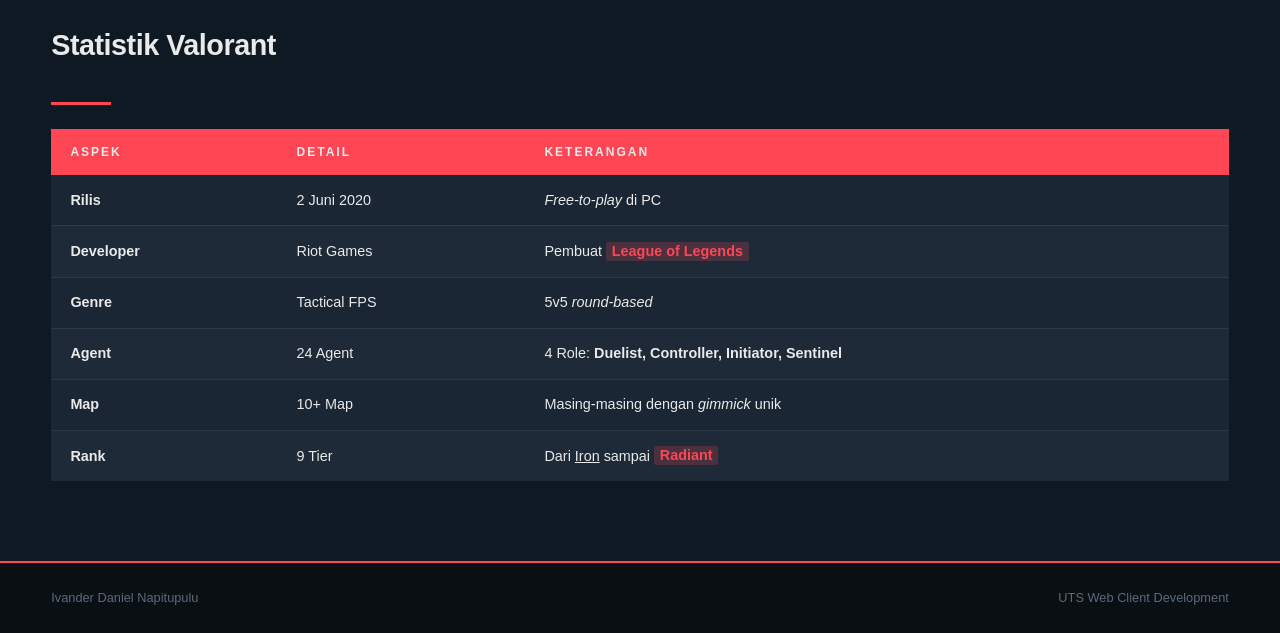
==== commit 520fd7cd: "done" ====
--- a/index.html
+++ b/index.html
@@ -31,7 +31,7 @@
         <a href="about.html" class="btn">Pelajari Lebih Lanjut</a>
       </div>
       <div class="hero-image">
-        <img src="valorant.png" alt="Gaming Setup" />
+        <img src="valorant.webp" alt="Gaming Setup" />
       </div>
     </section>
 
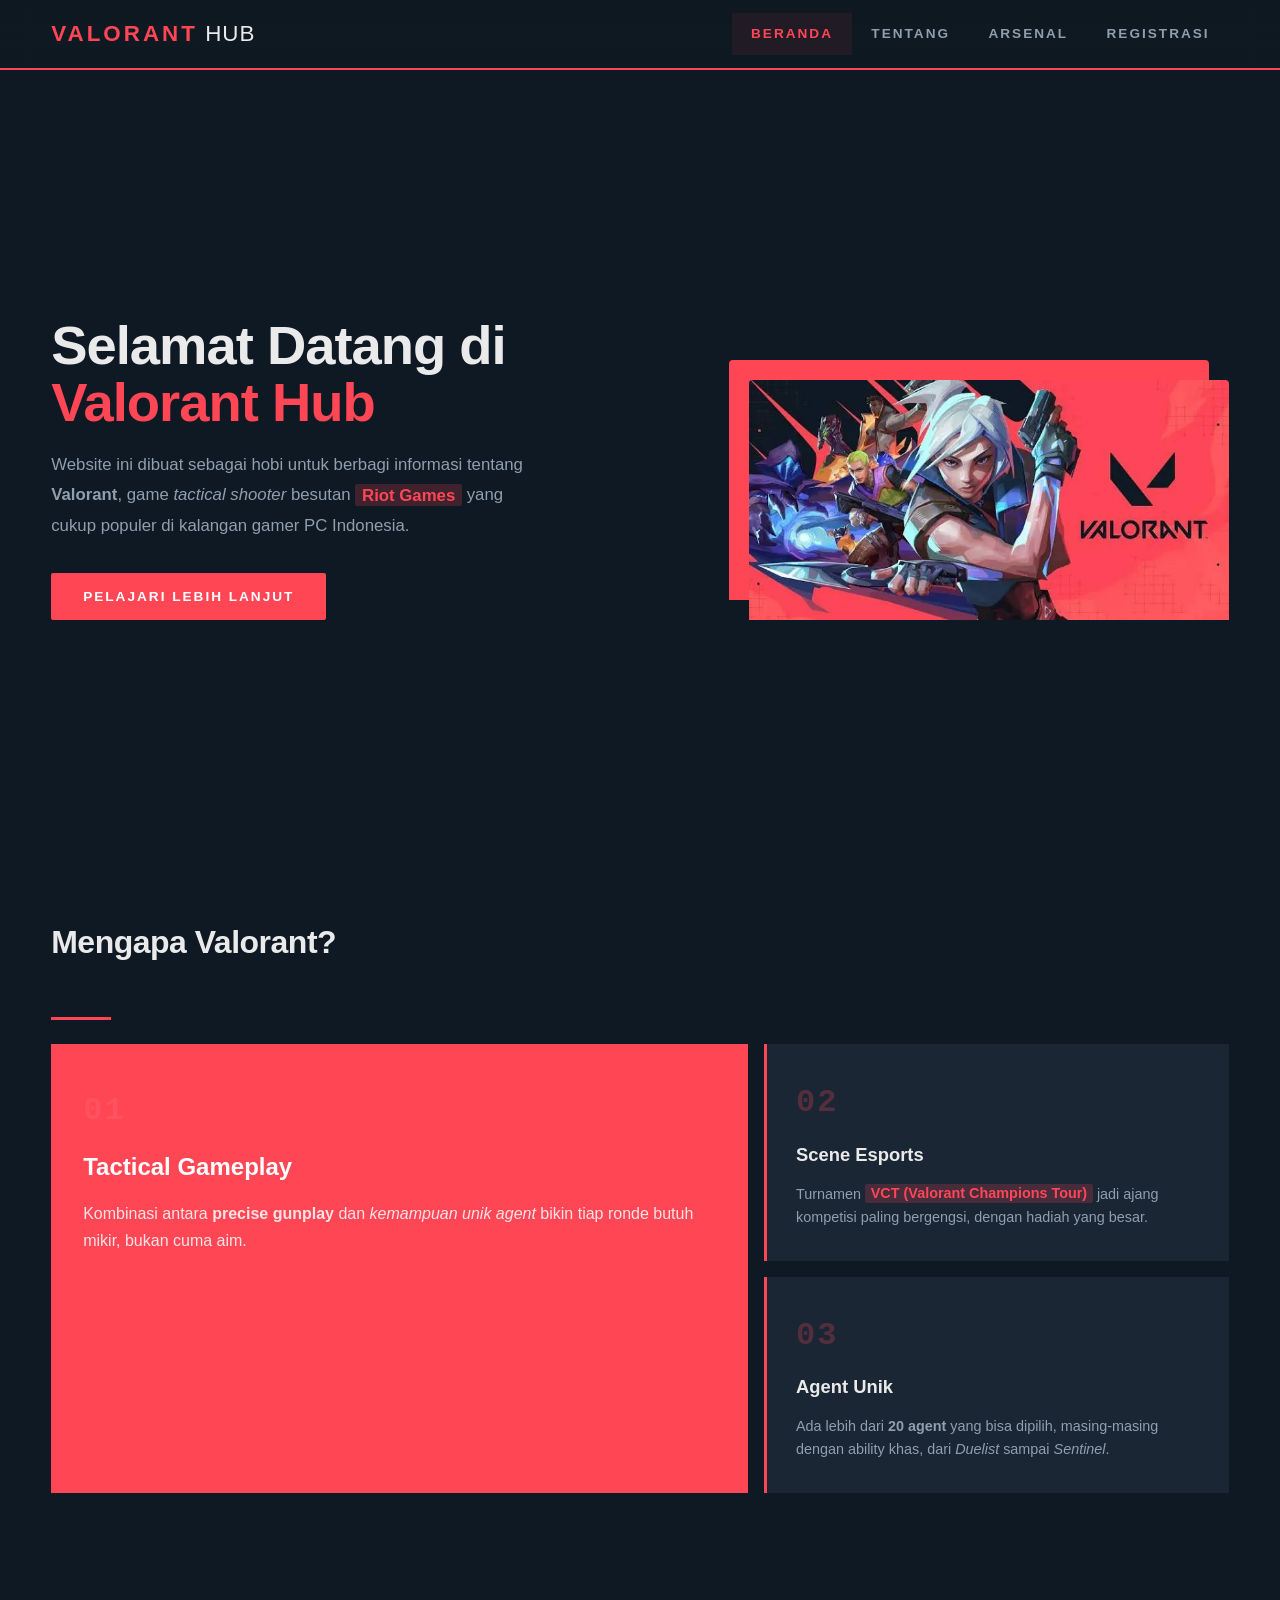
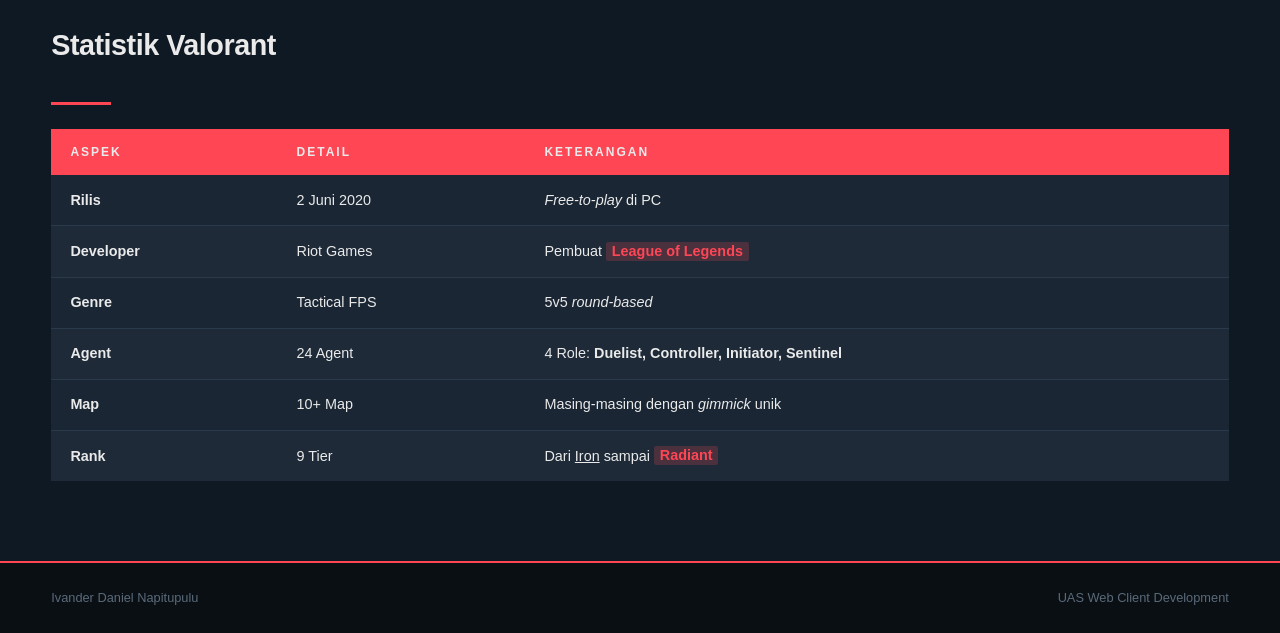
==== commit 62b9f10f: "form features update" ====
--- a/index.html
+++ b/index.html
@@ -14,6 +14,7 @@
         <li><a href="index.html" class="active">Beranda</a></li>
         <li><a href="about.html">Tentang</a></li>
         <li><a href="gallery.html">Arsenal</a></li>
+        <li><a href="registrasi.html">Registrasi</a></li>
       </ul>
       <div class="hamburger" onclick="toggleMenu()">
         <span></span>
@@ -106,7 +107,7 @@
 
   <footer>
     <p>Ivander Daniel Napitupulu</p>
-    <p>UTS Web Client Development</p>
+    <p>UAS Web Client Development</p>
   </footer>
 
   <script>
--- a/style.css
+++ b/style.css
@@ -260,13 +260,13 @@
 }
 
 .feature-card:first-child p {
-  color: rgba(255,255,255,0.85);
+  color: rgba(255, 255, 255, 0.85);
   font-size: 1rem;
   line-height: 1.7;
 }
 
 .feature-card:first-child .feature-icon {
-  color: rgba(255,255,255,0.25);
+  color: rgba(255, 255, 255, 0.25);
 }
 
 .feature-icon {
@@ -330,7 +330,7 @@
 }
 
 tbody tr:nth-child(even) {
-  background: rgba(255,255,255,0.02);
+  background: rgba(255, 255, 255, 0.02);
 }
 
 tbody tr:hover {
@@ -413,7 +413,8 @@
   font-size: 0.9rem;
 }
 
-.about-card ul, .about-card ol {
+.about-card ul,
+.about-card ol {
   padding-left: 1.2rem;
   color: var(--text-muted);
   font-size: 0.9rem;
@@ -697,7 +698,8 @@
     font-size: 0.8rem;
   }
 
-  th, td {
+  th,
+  td {
     padding: 0.6rem 0.8rem;
   }
 
@@ -737,3 +739,266 @@
     padding: 1.5rem;
   }
 }
+
+.registrasi-section {
+  padding: 0 4% 4rem;
+}
+
+.registrasi-layout {
+  display: grid;
+  grid-template-columns: 1.2fr 0.8fr;
+  gap: 2rem;
+  align-items: start;
+}
+
+.form-panel {
+  background: var(--bg-card);
+  padding: 2.5rem 2rem;
+  border-left: 3px solid var(--primary);
+  display: flex;
+  flex-direction: column;
+  gap: 1.5rem;
+}
+
+.form-panel h2 {
+  font-size: 1.4rem;
+  font-weight: 800;
+  color: var(--primary);
+  text-transform: uppercase;
+  letter-spacing: 1px;
+}
+
+.form-group {
+  margin-bottom: 1.25rem;
+  position: relative;
+}
+
+.form-label {
+  display: block;
+  font-size: 0.85rem;
+  font-weight: 600;
+  color: var(--text-muted);
+  margin-bottom: 0.5rem;
+  text-transform: uppercase;
+  letter-spacing: 0.5px;
+}
+
+.form-label span {
+  color: var(--primary);
+}
+
+.form-control {
+  width: 100%;
+  padding: 0.75rem 1rem;
+  font-family: inherit;
+  font-size: 0.9rem;
+  color: var(--text);
+  background-color: var(--bg-card-alt);
+  border: 1px solid var(--border);
+  border-radius: 2px;
+  outline: none;
+  transition: border-color 0.2s, box-shadow 0.2s, background-color 0.2s;
+}
+
+.form-control::placeholder {
+  color: var(--text-dim);
+}
+
+.form-control:focus {
+  border-color: var(--primary);
+  box-shadow: 0 0 0 2px rgba(255, 70, 85, 0.25);
+  background-color: var(--bg-card);
+}
+
+textarea.form-control {
+  resize: vertical;
+  min-height: 120px;
+}
+
+select.form-control {
+  appearance: none;
+  background-image: url("data:image/svg+xml,%3Csvg xmlns='http://www.w3.org/2000/svg' viewBox='0 0 20 20' fill='%238F9FAE'%3E%3Cpath fill-rule='evenodd' d='M5.293 7.293a1 1 0 011.414 0L10 10.586l3.293-3.293a1 1 0 111.414 1.414l-4 4a1 1 0 01-1.414 0l-4-4a1 1 0 010-1.414z' clip-rule='evenodd'/%3E%3C/svg%3E");
+  background-repeat: no-repeat;
+  background-position: right 12px center;
+  background-size: 16px;
+  padding-right: 32px;
+}
+
+select.form-control option {
+  background-color: var(--bg-card);
+  color: var(--text);
+}
+
+.form-control.is-invalid {
+  border-color: #FF4655;
+  background-color: rgba(255, 70, 85, 0.05);
+}
+
+.form-control.is-invalid:focus {
+  box-shadow: 0 0 0 2px rgba(255, 70, 85, 0.25);
+}
+
+.form-control.is-valid {
+  border-color: #10B981;
+  background-color: rgba(16, 185, 129, 0.05);
+  background-image: url("data:image/svg+xml,%3Csvg xmlns='http://www.w3.org/2000/svg' viewBox='0 0 20 20' fill='%2310B981'%3E%3Cpath fill-rule='evenodd' d='M10 18a8 8 0 100-16 8 8 0 000 16zm3.707-9.293a1 1 0 00-1.414-1.414L9 10.586 7.707 9.293a1 1 0 00-1.414 1.414l2 2a1 1 0 001.414 0l4-4z' clip-rule='evenodd'/%3E%3C/svg%3E");
+  background-repeat: no-repeat;
+  background-position: right 12px center;
+  background-size: 18px;
+  padding-right: 38px;
+}
+
+.error-message {
+  color: #FF4655;
+  font-size: 0.75rem;
+  font-weight: 500;
+  margin-top: 0.4rem;
+  display: none;
+}
+
+.btn-submit-container {
+  margin-top: 1.5rem;
+}
+
+.btn-form {
+  border: none;
+  outline: none;
+  cursor: pointer;
+  width: 100%;
+  text-align: center;
+}
+
+.status-panel {
+  background: var(--bg-card-alt);
+  padding: 2rem;
+  border-top: 3px solid var(--border);
+  transition: border-color 0.2s;
+}
+
+.status-panel:hover {
+  border-top-color: var(--primary);
+}
+
+.status-panel h3 {
+  font-size: 1.1rem;
+  font-weight: 800;
+  color: var(--text);
+  margin-bottom: 1.2rem;
+  text-transform: uppercase;
+  letter-spacing: 1px;
+  display: flex;
+  align-items: center;
+  gap: 8px;
+}
+
+.status-panel h3 svg {
+  fill: var(--primary);
+  width: 18px;
+  height: 18px;
+}
+
+.status-empty {
+  display: flex;
+  flex-direction: column;
+  align-items: center;
+  justify-content: center;
+  padding: 2.5rem 1rem;
+  text-align: center;
+  color: var(--text-dim);
+  gap: 12px;
+}
+
+.status-empty svg {
+  fill: var(--text-dim);
+  width: 48px;
+  height: 48px;
+  opacity: 0.5;
+}
+
+.status-active {
+  display: flex;
+  flex-direction: column;
+  gap: 1.25rem;
+}
+
+.success-banner {
+  display: flex;
+  align-items: center;
+  gap: 8px;
+  background: rgba(16, 185, 129, 0.1);
+  border: 1px solid #10B981;
+  color: #10B981;
+  font-weight: 700;
+  font-size: 0.85rem;
+  padding: 0.6rem 1rem;
+  border-radius: 2px;
+}
+
+.success-banner svg {
+  fill: #10B981;
+  width: 16px;
+  height: 16px;
+}
+
+.detail-list {
+  display: flex;
+  flex-direction: column;
+  gap: 1rem;
+}
+
+.detail-item {
+  border-bottom: 1px solid var(--border);
+  padding-bottom: 0.6rem;
+}
+
+.detail-item:last-child {
+  border-bottom: none;
+  padding-bottom: 0;
+}
+
+.detail-label {
+  font-size: 0.7rem;
+  font-weight: 700;
+  color: var(--text-muted);
+  text-transform: uppercase;
+  letter-spacing: 1px;
+}
+
+.detail-value {
+  font-size: 0.9rem;
+  color: var(--text);
+  font-weight: 600;
+  margin-top: 0.2rem;
+  word-break: break-word;
+}
+
+.btn-cancel {
+  display: block;
+  width: 100%;
+  padding: 0.75rem;
+  border: 1px dashed #FF4655;
+  color: #FF4655;
+  background: transparent;
+  border-radius: 2px;
+  font-family: inherit;
+  font-size: 0.8rem;
+  font-weight: 700;
+  cursor: pointer;
+  text-align: center;
+  text-transform: uppercase;
+  letter-spacing: 1px;
+  transition: background 0.2s, border-style 0.2s;
+  margin-top: 1.5rem;
+}
+
+.btn-cancel:hover {
+  background: rgba(255, 70, 85, 0.05);
+  border-style: solid;
+}
+
+@media (max-width: 1024px) {
+  .registrasi-layout {
+    grid-template-columns: 1fr;
+    gap: 1.5rem;
+  }
+}
